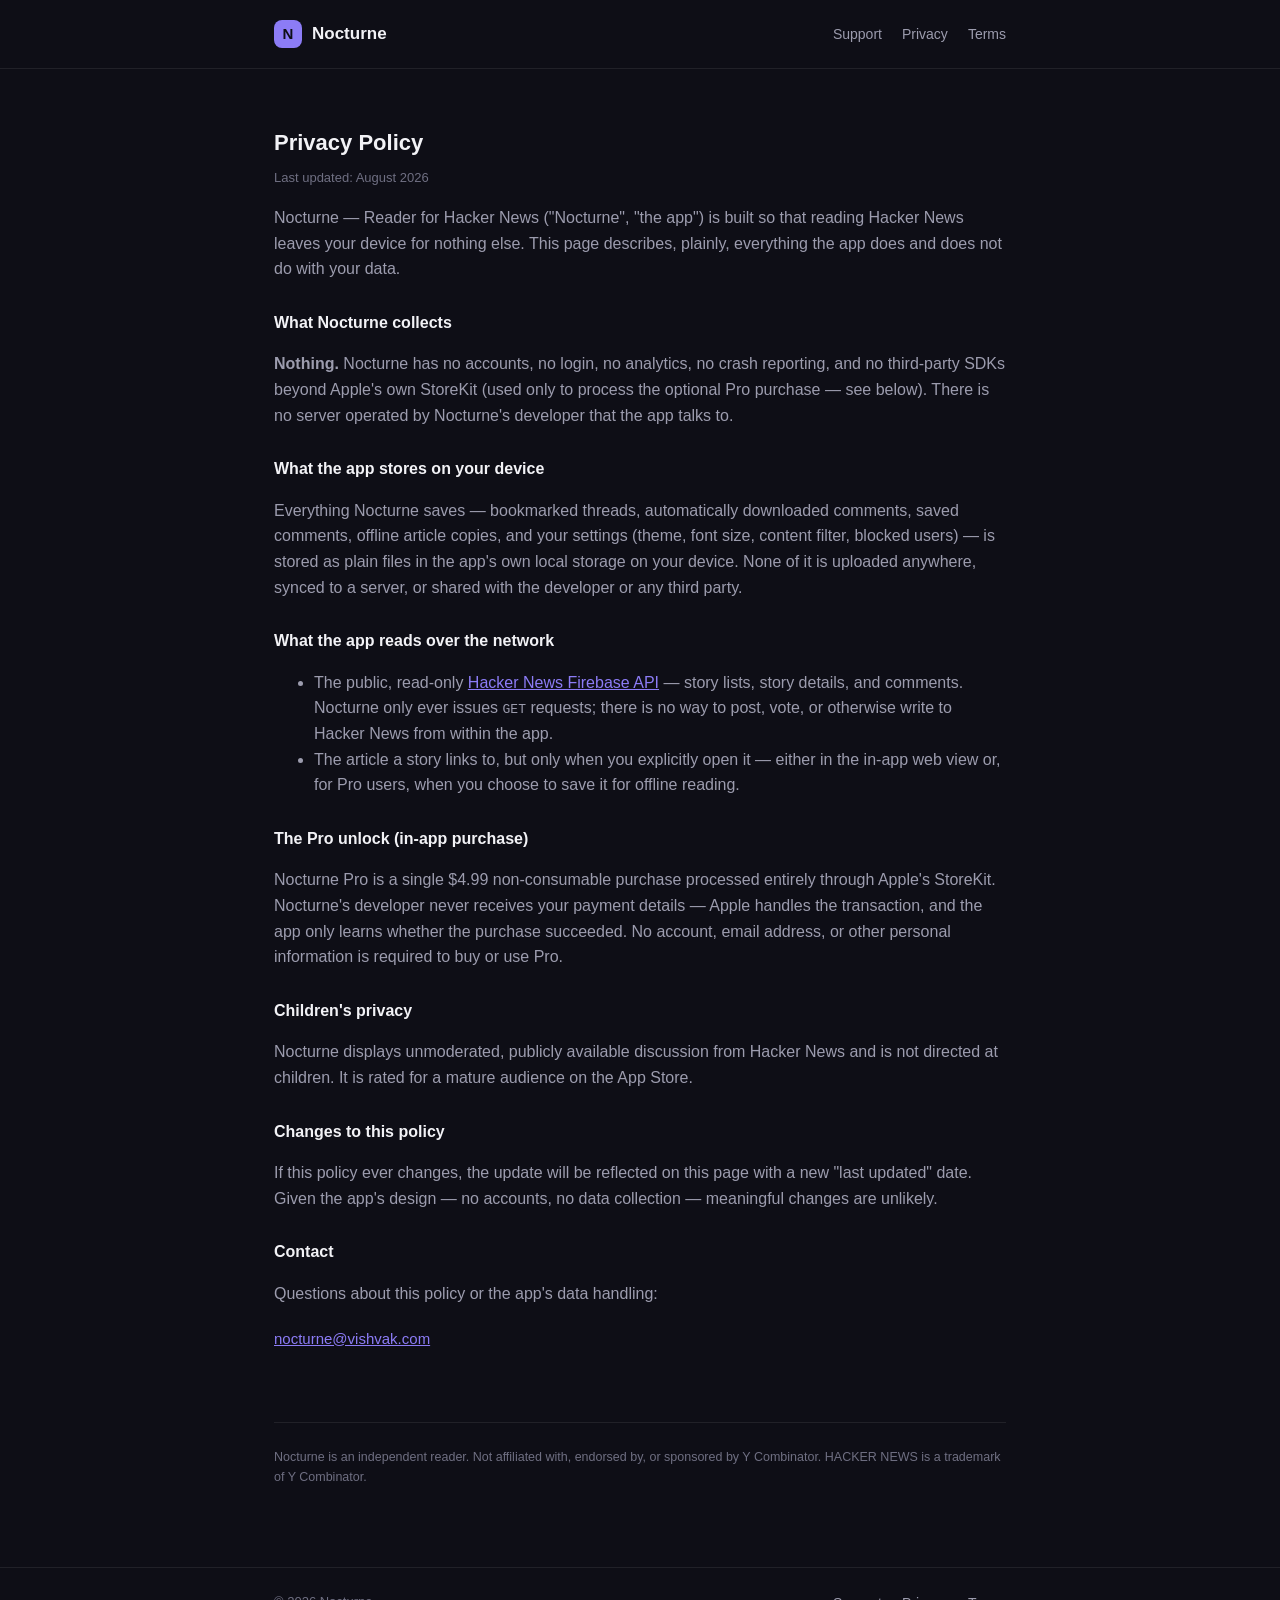
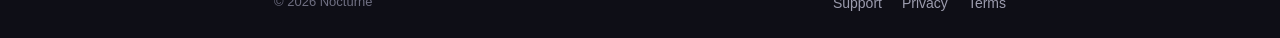
==== privacy.html @ e1e72a55 "Initial site: landing page, Privacy Policy, Support, Terms Static HTML/CSS for GitHub Pages, no buil" ====
<!doctype html>
<html lang="en">
<head>
  <meta charset="utf-8" />
  <meta name="viewport" content="width=device-width, initial-scale=1" />
  <title>Privacy Policy — Nocturne</title>
  <link rel="stylesheet" href="styles.css" />
</head>
<body>
  <header class="site">
    <div class="wrap">
      <a class="brand" href="/">
        <span class="mark">N</span>
        Nocturne
      </a>
      <nav class="site-links">
        <a href="support.html">Support</a>
        <a href="privacy.html">Privacy</a>
        <a href="terms.html">Terms</a>
      </nav>
    </div>
  </header>

  <main>
    <div class="wrap legal">
      <h2>Privacy Policy</h2>
      <p class="updated">Last updated: August 2026</p>

      <p>
        Nocturne — Reader for Hacker News ("Nocturne", "the app") is built so
        that reading Hacker News leaves your device for nothing else. This
        page describes, plainly, everything the app does and does not do
        with your data.
      </p>

      <h3>What Nocturne collects</h3>
      <p><strong>Nothing.</strong> Nocturne has no accounts, no login, no
      analytics, no crash reporting, and no third-party SDKs beyond Apple's
      own StoreKit (used only to process the optional Pro purchase — see
      below). There is no server operated by Nocturne's developer that the
      app talks to.</p>

      <h3>What the app stores on your device</h3>
      <p>Everything Nocturne saves — bookmarked threads, automatically
      downloaded comments, saved comments, offline article copies, and your
      settings (theme, font size, content filter, blocked users) — is stored
      as plain files in the app's own local storage on your device. None of
      it is uploaded anywhere, synced to a server, or shared with the
      developer or any third party.</p>

      <h3>What the app reads over the network</h3>
      <ul>
        <li>The public, read-only
          <a href="https://github.com/HackerNews/API">Hacker News Firebase API</a>
          — story lists, story details, and comments. Nocturne only ever
          issues <code>GET</code> requests; there is no way to post, vote, or
          otherwise write to Hacker News from within the app.</li>
        <li>The article a story links to, but only when you explicitly open
          it — either in the in-app web view or, for Pro users, when you
          choose to save it for offline reading.</li>
      </ul>

      <h3>The Pro unlock (in-app purchase)</h3>
      <p>Nocturne Pro is a single $4.99 non-consumable purchase processed
      entirely through Apple's StoreKit. Nocturne's developer never receives
      your payment details — Apple handles the transaction, and the app only
      learns whether the purchase succeeded. No account, email address, or
      other personal information is required to buy or use Pro.</p>

      <h3>Children's privacy</h3>
      <p>Nocturne displays unmoderated, publicly available discussion from
      Hacker News and is not directed at children. It is rated for a mature
      audience on the App Store.</p>

      <h3>Changes to this policy</h3>
      <p>If this policy ever changes, the update will be reflected on this
      page with a new "last updated" date. Given the app's design — no
      accounts, no data collection — meaningful changes are unlikely.</p>

      <h3>Contact</h3>
      <p>Questions about this policy or the app's data handling:</p>
      <p class="contact-email">
        <a href="mailto:nocturne@vishvak.com">nocturne@vishvak.com</a>
      </p>

      <div class="disclaimer">
        Nocturne is an independent reader. Not affiliated with, endorsed by,
        or sponsored by Y Combinator. HACKER NEWS is a trademark of Y
        Combinator.
      </div>
    </div>
  </main>

  <footer class="site">
    <div class="wrap">
      <span>&copy; 2026 Nocturne</span>
      <nav class="site-links">
        <a href="support.html">Support</a>
        <a href="privacy.html">Privacy</a>
        <a href="terms.html">Terms</a>
      </nav>
    </div>
  </footer>
</body>
</html>
---- styles.css ----
:root {
  --bg: #0e0e16;
  --surface: #17171f;
  --surface-2: #1e1e29;
  --text: #f2f2f6;
  --muted: #9c9cae;
  --muted-2: #6f6f82;
  --accent: #8c7cf6;
  --accent-soft: rgba(140, 124, 246, 0.12);
  --divider: rgba(255, 255, 255, 0.08);
  --radius: 14px;
  --max-width: 780px;
}

* {
  box-sizing: border-box;
}

html {
  color-scheme: dark;
}

body {
  margin: 0;
  background: var(--bg);
  color: var(--text);
  font-family: -apple-system, BlinkMacSystemFont, "Segoe UI", Inter, Roboto, sans-serif;
  line-height: 1.6;
  -webkit-font-smoothing: antialiased;
}

.wrap {
  max-width: var(--max-width);
  margin: 0 auto;
  padding: 0 24px;
}

header.site {
  border-bottom: 1px solid var(--divider);
  padding: 20px 0;
}

header.site .wrap {
  display: flex;
  align-items: center;
  justify-content: space-between;
}

.brand {
  display: flex;
  align-items: center;
  gap: 10px;
  text-decoration: none;
  color: var(--text);
  font-weight: 600;
  font-size: 17px;
}

.brand .mark {
  width: 28px;
  height: 28px;
  border-radius: 8px;
  background: var(--accent);
  color: #0e0e16;
  display: flex;
  align-items: center;
  justify-content: center;
  font-weight: 700;
  font-size: 15px;
}

nav.site-links {
  display: flex;
  gap: 20px;
}

nav.site-links a {
  color: var(--muted);
  text-decoration: none;
  font-size: 14px;
}

nav.site-links a:hover {
  color: var(--text);
}

main {
  padding: 56px 0 80px;
}

.hero {
  text-align: center;
  padding-bottom: 40px;
}

.hero h1 {
  font-size: 40px;
  font-weight: 600;
  letter-spacing: -0.02em;
  margin: 0 0 12px;
}

.hero p.tagline {
  color: var(--muted);
  font-size: 18px;
  max-width: 520px;
  margin: 0 auto 28px;
}

.pill {
  display: inline-block;
  border: 1px solid var(--divider);
  background: var(--surface);
  color: var(--muted);
  border-radius: 999px;
  padding: 6px 14px;
  font-size: 13px;
  margin-bottom: 20px;
}

.screens {
  display: flex;
  justify-content: center;
  gap: 20px;
  flex-wrap: wrap;
  margin: 32px 0 8px;
}

.screens img {
  width: 240px;
  max-width: 42vw;
  border-radius: 20px;
  border: 1px solid var(--divider);
  box-shadow: 0 20px 60px rgba(0, 0, 0, 0.45);
}

h2 {
  font-size: 22px;
  font-weight: 600;
  margin: 48px 0 16px;
}

h3 {
  font-size: 16px;
  font-weight: 600;
  margin: 28px 0 8px;
  color: var(--text);
}

p {
  color: var(--muted);
}

.card {
  background: var(--surface);
  border: 1px solid var(--divider);
  border-radius: var(--radius);
  padding: 20px 24px;
}

table.features {
  width: 100%;
  border-collapse: collapse;
  margin: 8px 0 8px;
  font-size: 14px;
}

table.features th,
table.features td {
  text-align: left;
  padding: 10px 12px;
  border-bottom: 1px solid var(--divider);
}

table.features th {
  color: var(--muted-2);
  font-weight: 600;
  font-size: 12px;
  text-transform: uppercase;
  letter-spacing: 0.04em;
}

table.features td:first-child {
  color: var(--text);
}

.pro-tag {
  display: inline-block;
  font-size: 11px;
  font-weight: 600;
  letter-spacing: 0.04em;
  color: var(--accent);
  border: 1px solid var(--accent);
  border-radius: 6px;
  padding: 1px 6px;
}

.cta-row {
  display: flex;
  justify-content: center;
  gap: 12px;
  margin-top: 28px;
  flex-wrap: wrap;
}

.btn {
  display: inline-block;
  padding: 12px 22px;
  border-radius: 10px;
  text-decoration: none;
  font-size: 14px;
  font-weight: 600;
}

.btn.primary {
  background: var(--accent);
  color: #0e0e16;
}

.btn.ghost {
  background: transparent;
  border: 1px solid var(--divider);
  color: var(--text);
}

a {
  color: var(--accent);
}

.contact-email {
  display: inline-block;
  margin-top: 4px;
  font-size: 15px;
  color: var(--text);
}

.disclaimer {
  margin-top: 56px;
  padding-top: 24px;
  border-top: 1px solid var(--divider);
  font-size: 12.5px;
  color: var(--muted-2);
  line-height: 1.6;
}

footer.site {
  border-top: 1px solid var(--divider);
  padding: 24px 0;
}

footer.site .wrap {
  display: flex;
  align-items: center;
  justify-content: space-between;
  color: var(--muted-2);
  font-size: 13px;
}

footer.site a {
  color: var(--muted);
  text-decoration: none;
}

footer.site a:hover {
  color: var(--text);
}

.legal h2:first-child {
  margin-top: 0;
}

.legal ul {
  color: var(--muted);
}

.updated {
  color: var(--muted-2);
  font-size: 13px;
  margin-top: -8px;
}

@media (max-width: 560px) {
  .hero h1 {
    font-size: 30px;
  }
  nav.site-links {
    gap: 14px;
  }
}
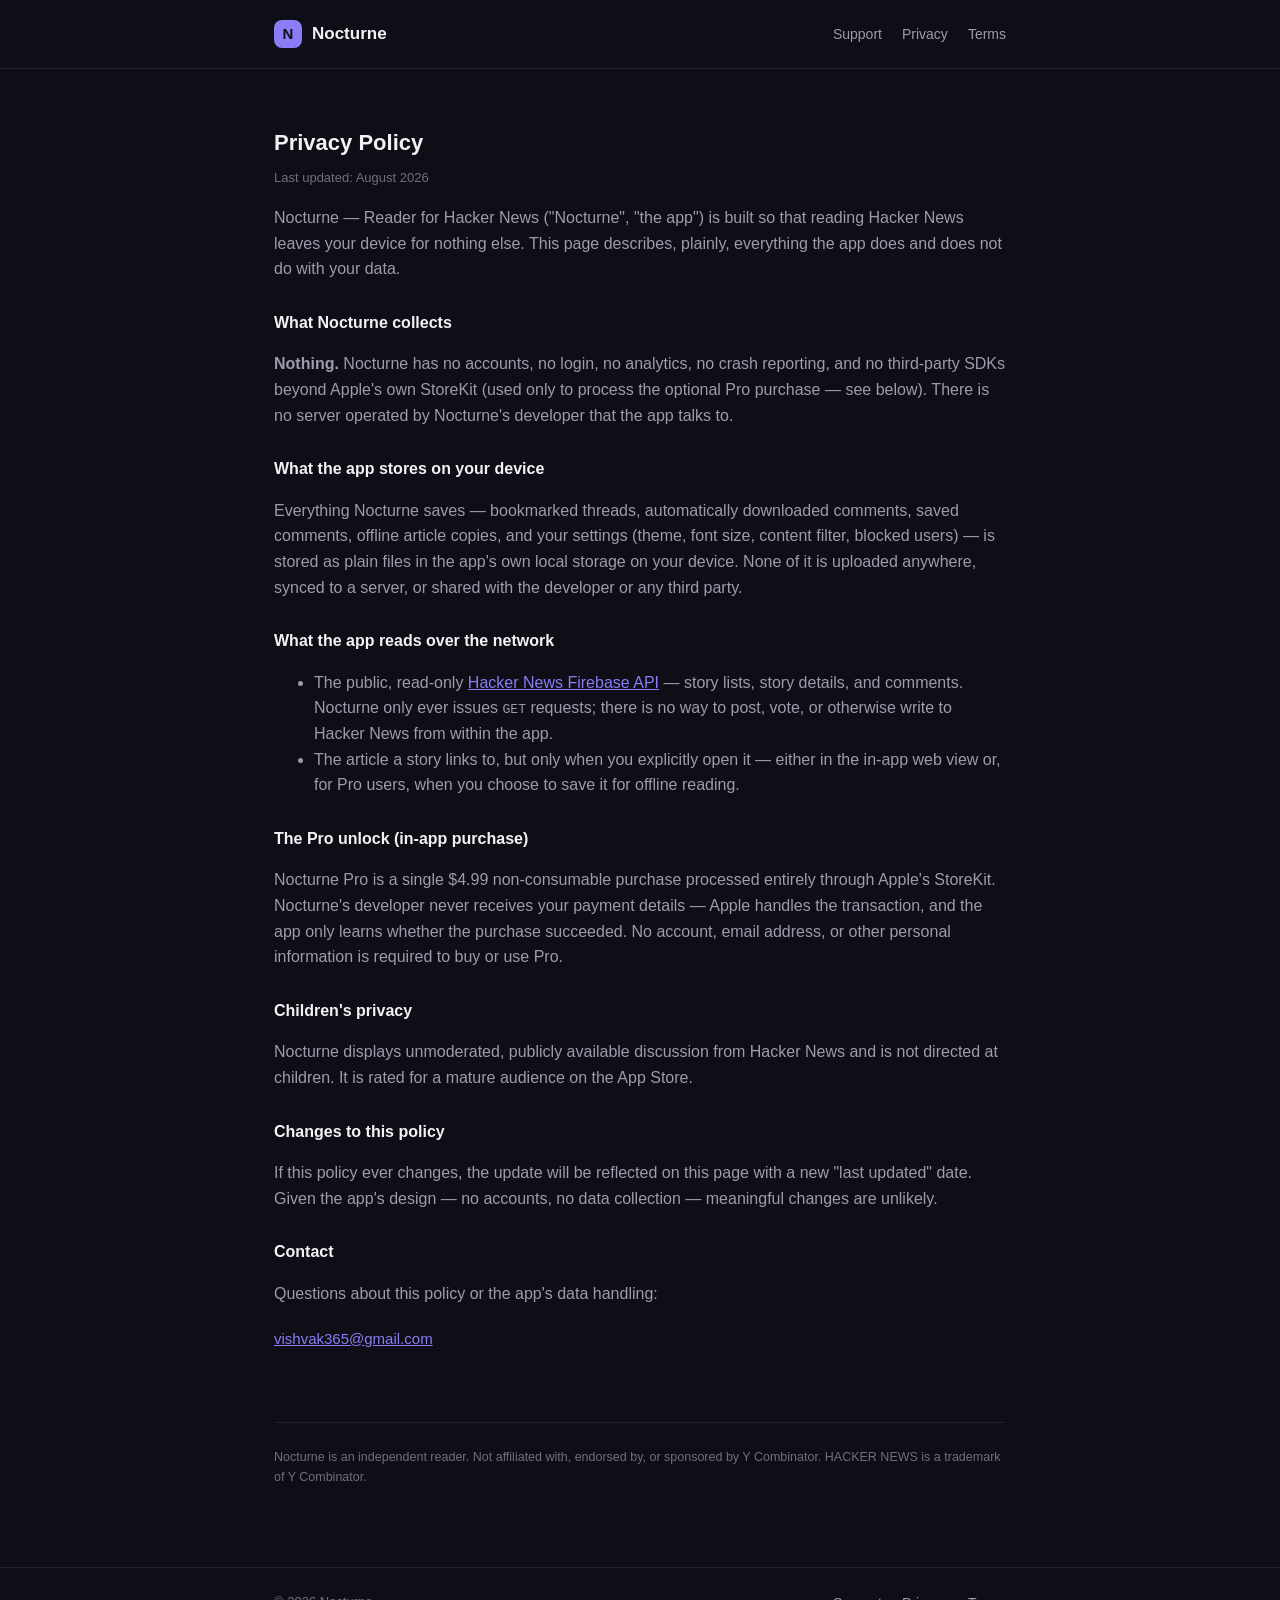
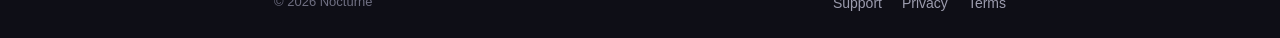
==== commit 75fdf288: "Initial site: landing page, Privacy Policy, Support, Terms Static HTML/CSS for GitHub Pages, no buil" ====
--- a/privacy.html
+++ b/privacy.html
@@ -80,7 +80,7 @@
       <h3>Contact</h3>
       <p>Questions about this policy or the app's data handling:</p>
       <p class="contact-email">
-        <a href="mailto:nocturne@vishvak.com">nocturne@vishvak.com</a>
+        <a href="mailto:vishvak365@gmail.com">vishvak365@gmail.com</a>
       </p>
 
       <div class="disclaimer">
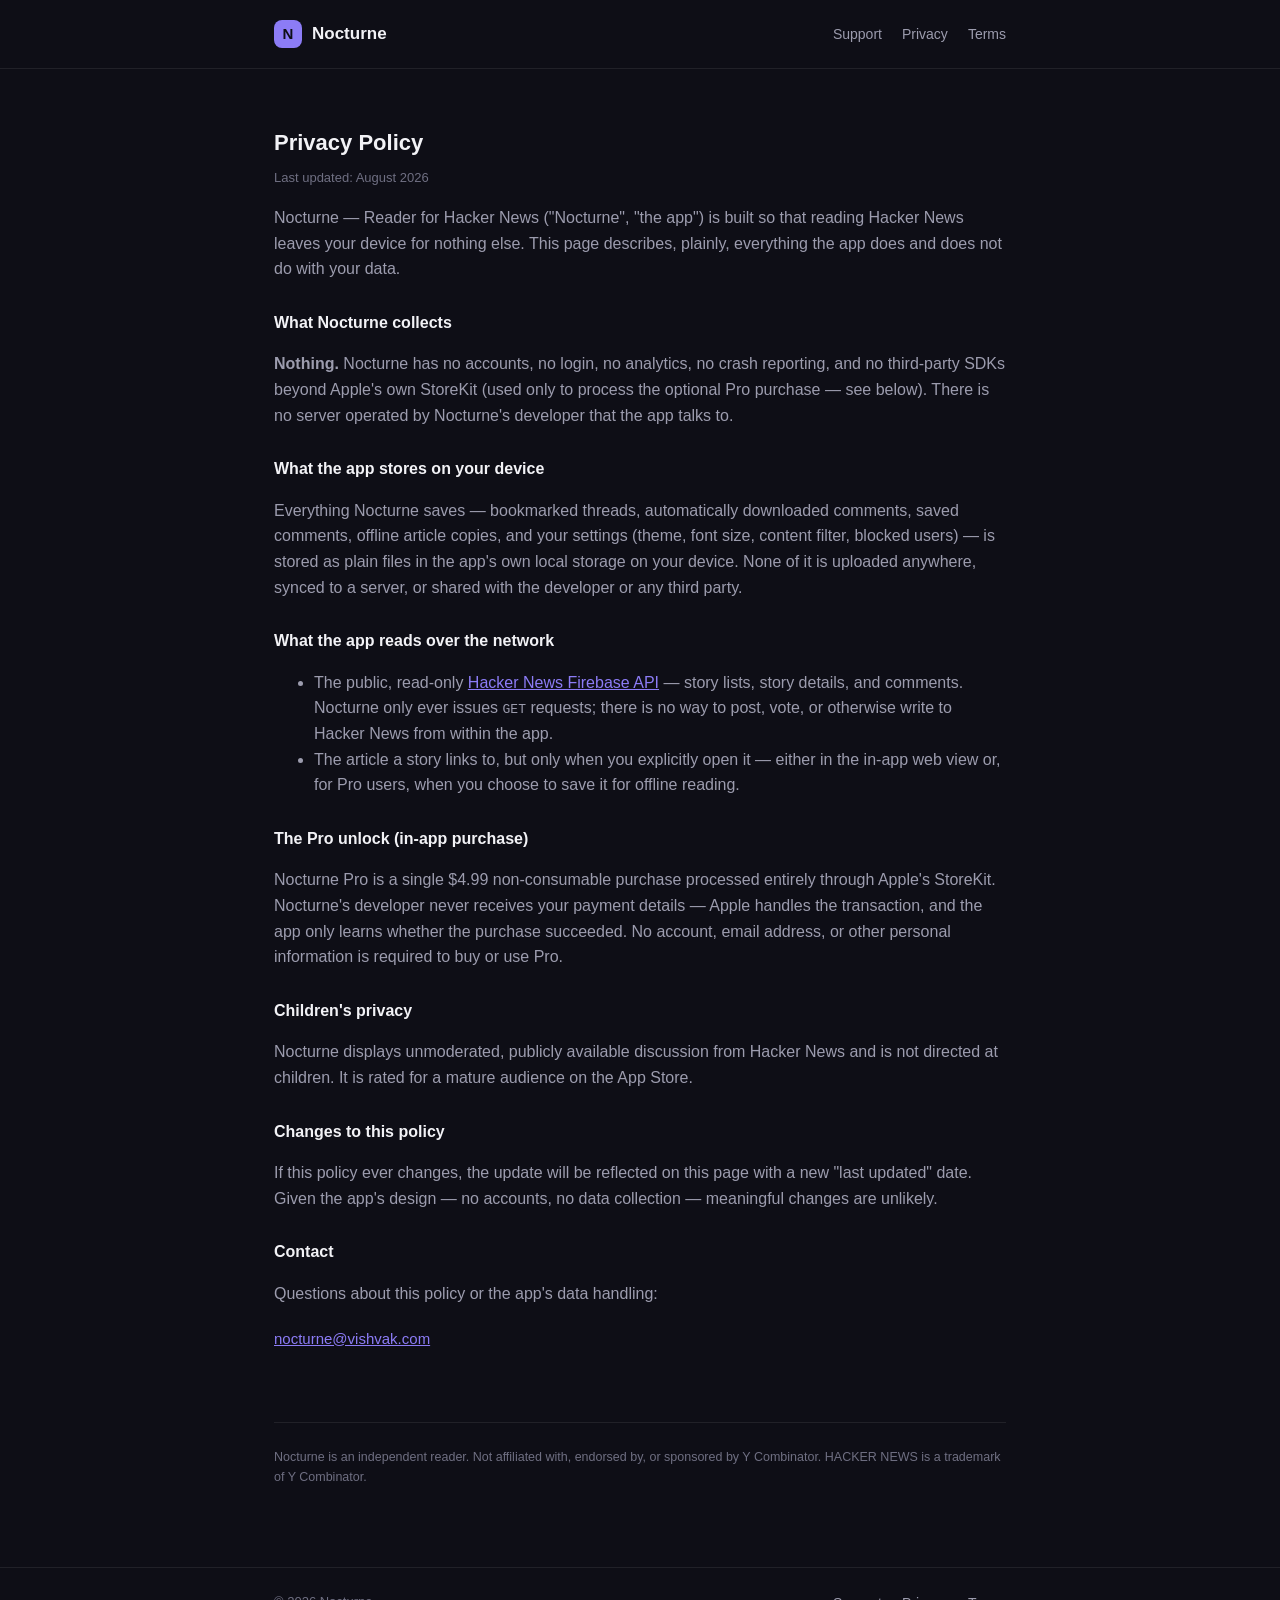
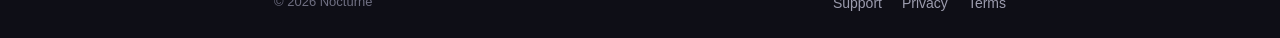
==== commit 0570bce1: "Fix nav links, remove source-code references, price to $1.99, tidy README - Brand logo/title in the " ====
--- a/privacy.html
+++ b/privacy.html
@@ -9,7 +9,7 @@
 <body>
   <header class="site">
     <div class="wrap">
-      <a class="brand" href="/">
+      <a class="brand" href="index.html">
         <span class="mark">N</span>
         Nocturne
       </a>
@@ -80,7 +80,7 @@
       <h3>Contact</h3>
       <p>Questions about this policy or the app's data handling:</p>
       <p class="contact-email">
-        <a href="mailto:vishvak365@gmail.com">vishvak365@gmail.com</a>
+        <a href="mailto:nocturne@vishvak.com">nocturne@vishvak.com</a>
       </p>
 
       <div class="disclaimer">
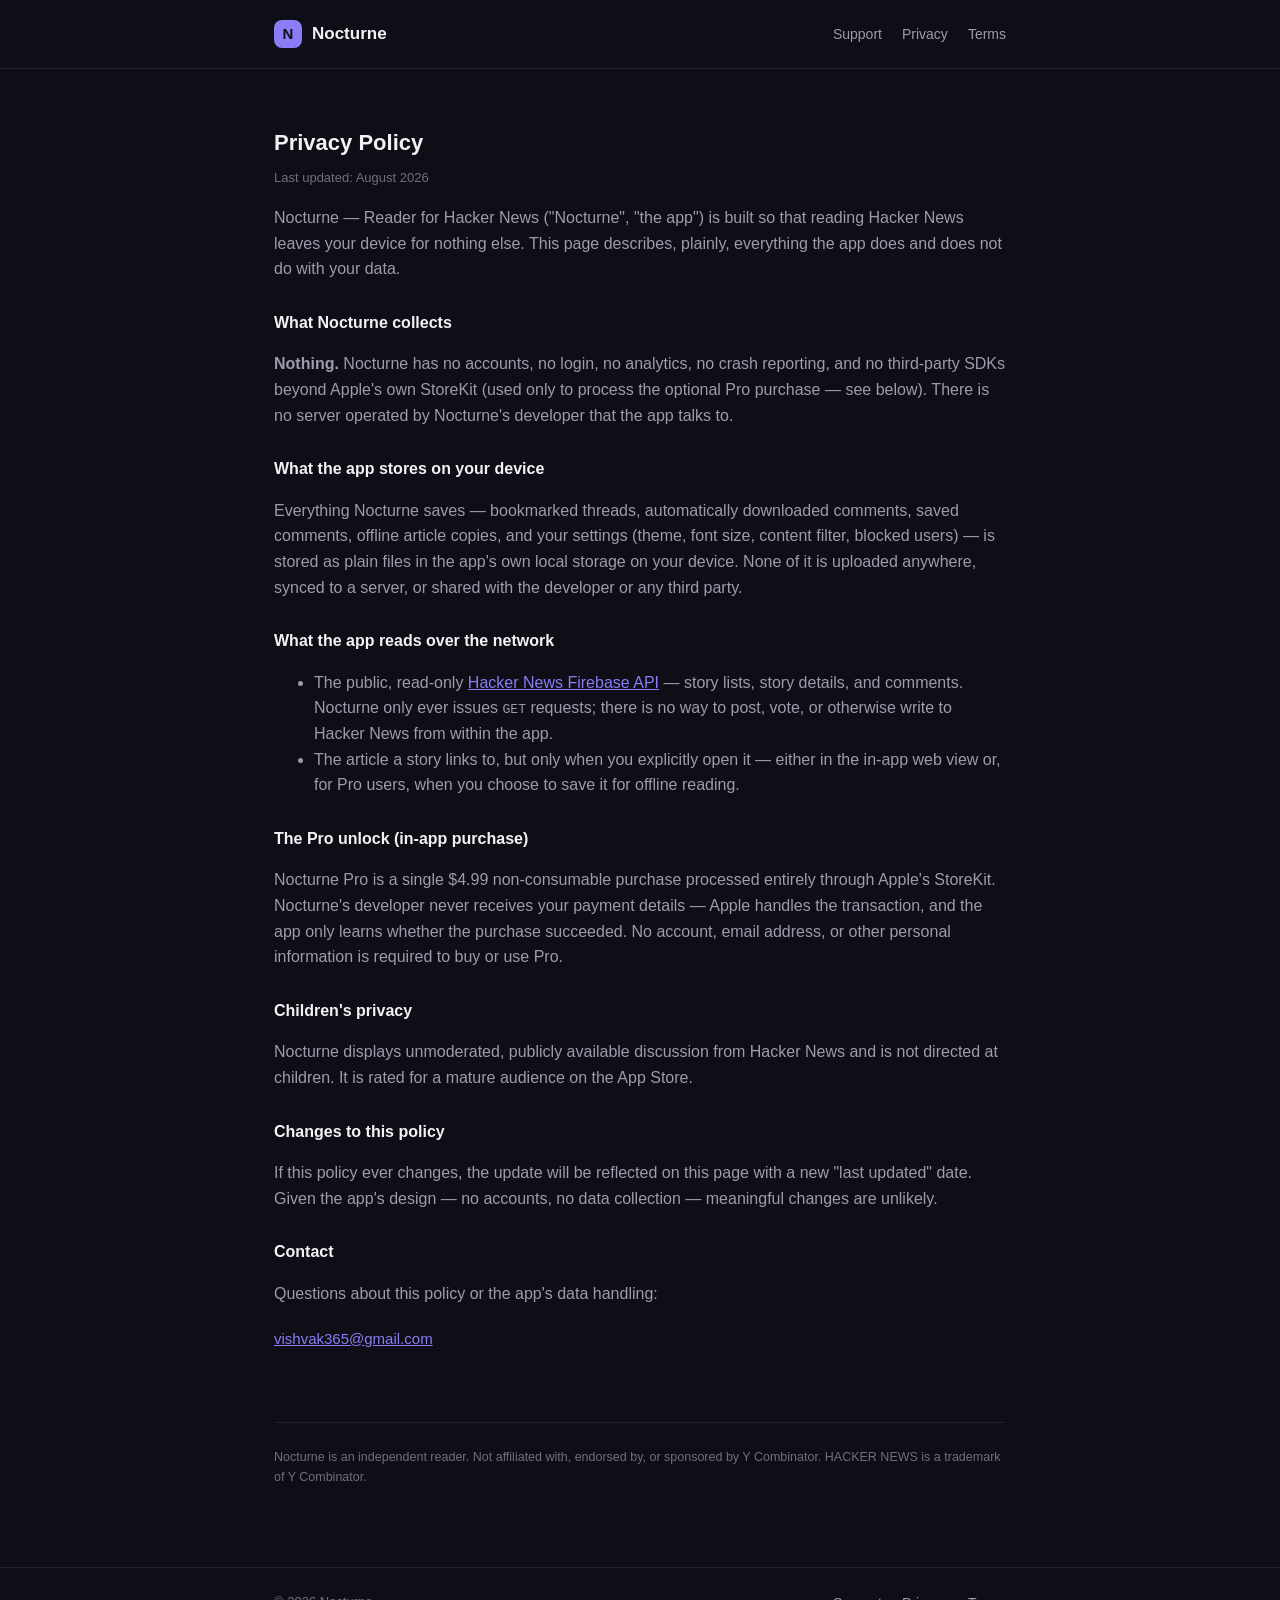
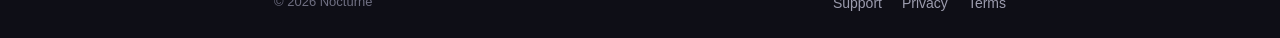
==== commit 21a1a796: "Fix nav links, remove source-code references, price to $1.99, tidy README - Brand logo/title in the " ====
--- a/privacy.html
+++ b/privacy.html
@@ -80,7 +80,7 @@
       <h3>Contact</h3>
       <p>Questions about this policy or the app's data handling:</p>
       <p class="contact-email">
-        <a href="mailto:nocturne@vishvak.com">nocturne@vishvak.com</a>
+        <a href="mailto:vishvak365@gmail.com">vishvak365@gmail.com</a>
       </p>
 
       <div class="disclaimer">
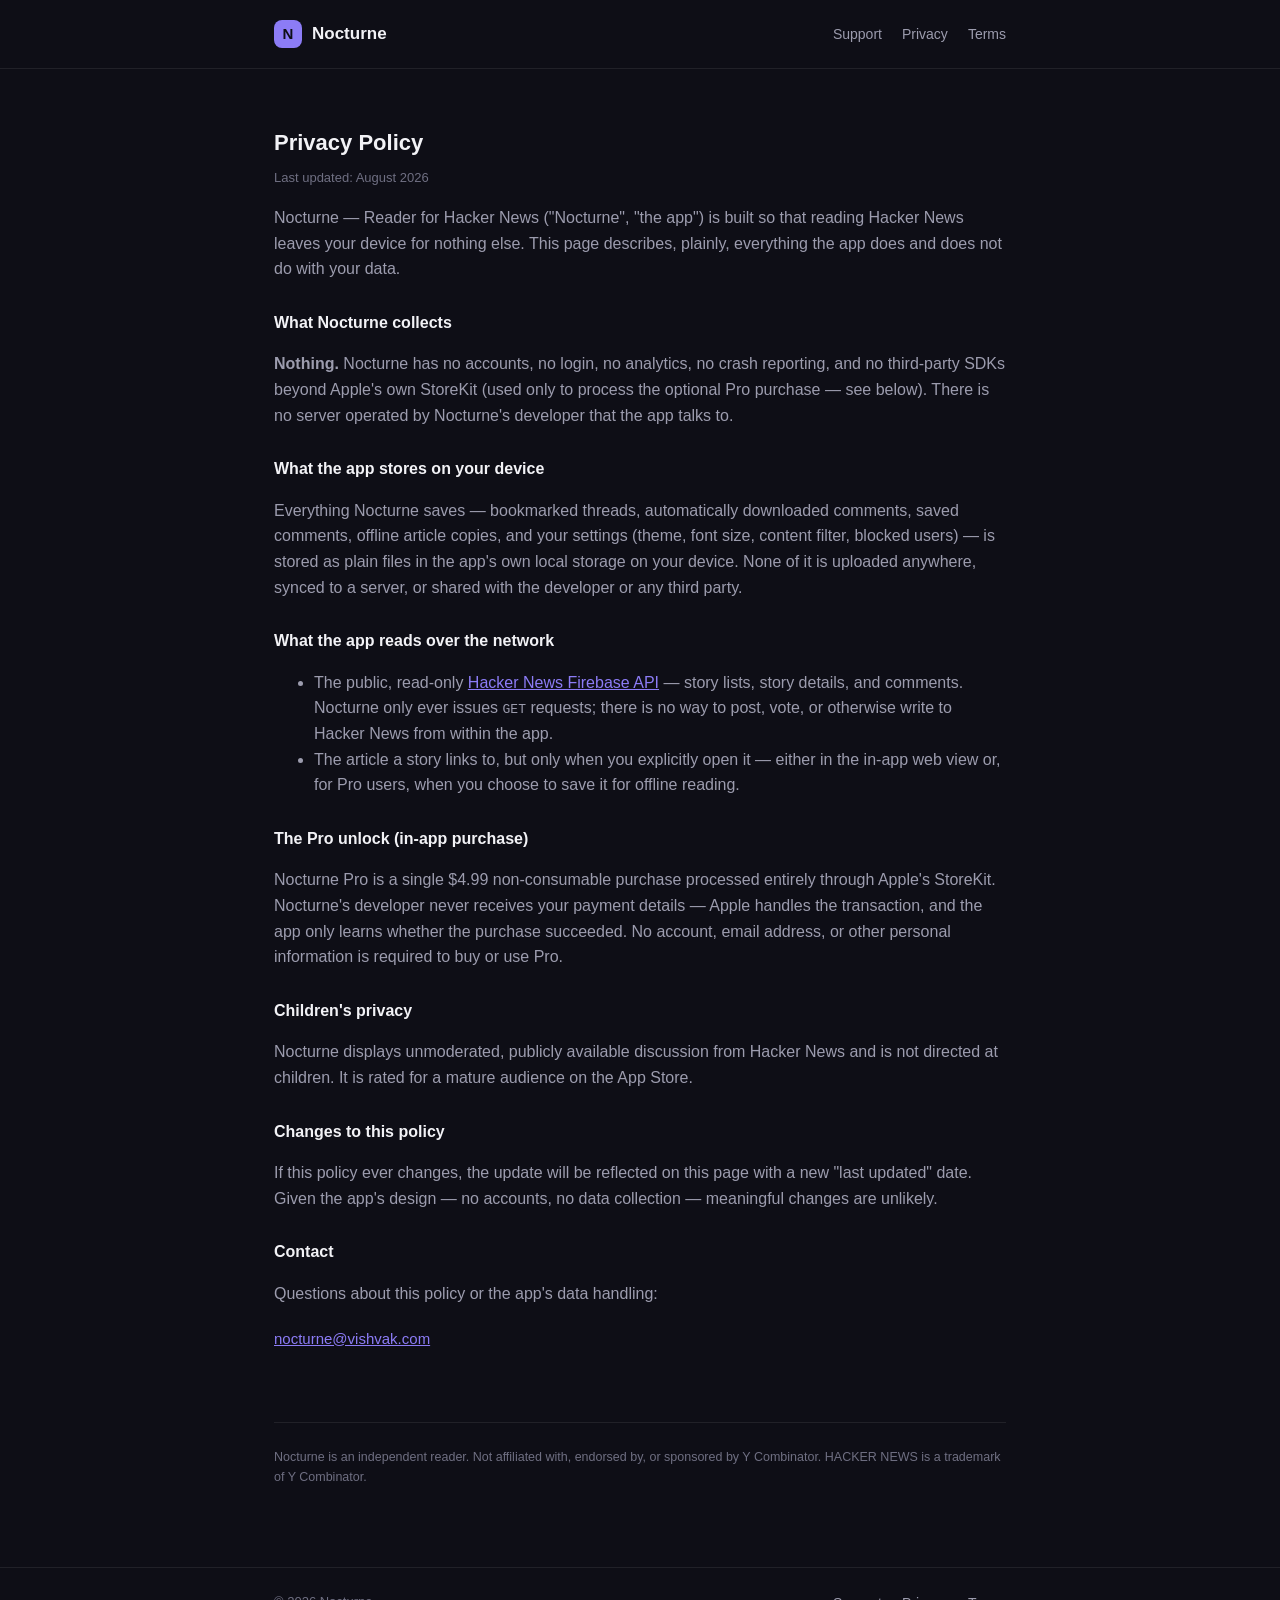
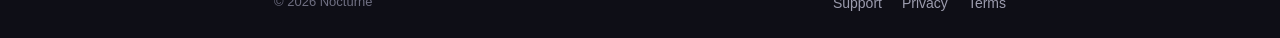
==== commit 4cf5a937: "Switch support/privacy contact email to nocturne@vishvak.com Replaces the personal Gmail address wit" ====
--- a/privacy.html
+++ b/privacy.html
@@ -80,7 +80,7 @@
       <h3>Contact</h3>
       <p>Questions about this policy or the app's data handling:</p>
       <p class="contact-email">
-        <a href="mailto:vishvak365@gmail.com">vishvak365@gmail.com</a>
+        <a href="mailto:nocturne@vishvak.com">nocturne@vishvak.com</a>
       </p>
 
       <div class="disclaimer">
--- a/styles.css
+++ b/styles.css
@@ -134,6 +134,31 @@
   box-shadow: 0 20px 60px rgba(0, 0, 0, 0.45);
 }
 
+.pro-gallery {
+  display: grid;
+  grid-template-columns: repeat(auto-fit, minmax(220px, 1fr));
+  gap: 28px;
+  margin: 24px 0 8px;
+}
+
+.pro-item {
+  text-align: center;
+}
+
+.pro-item img {
+  width: 100%;
+  max-width: 260px;
+  border-radius: 20px;
+  border: 1px solid var(--divider);
+  box-shadow: 0 20px 60px rgba(0, 0, 0, 0.45);
+}
+
+.pro-item p {
+  margin: 12px 0 0;
+  font-size: 13.5px;
+  color: var(--muted);
+}
+
 h2 {
   font-size: 22px;
   font-weight: 600;
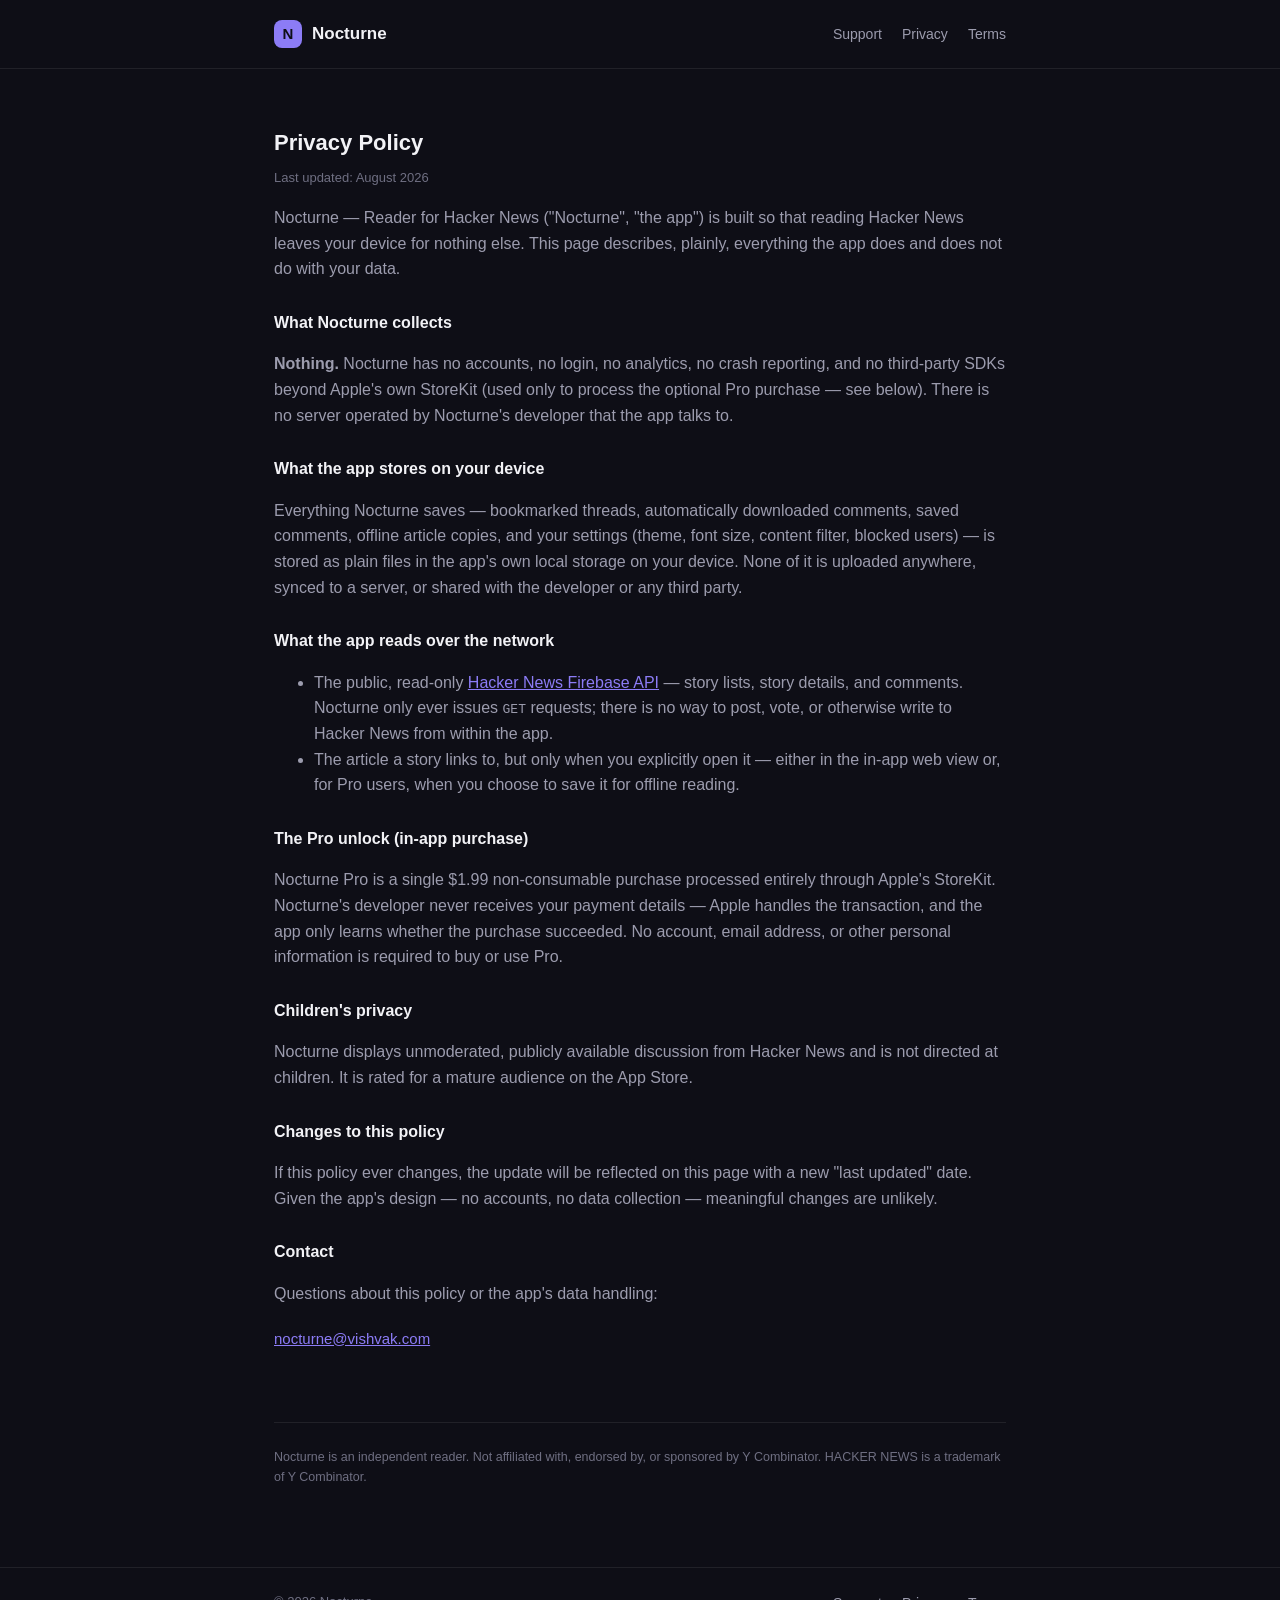
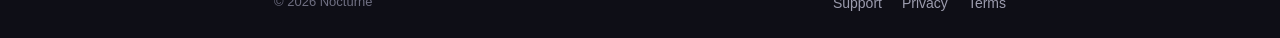
==== commit 238a233e: "Fix public Pro price disclosures" ====
--- a/privacy.html
+++ b/privacy.html
@@ -61,7 +61,7 @@
       </ul>
 
       <h3>The Pro unlock (in-app purchase)</h3>
-      <p>Nocturne Pro is a single $4.99 non-consumable purchase processed
+      <p>Nocturne Pro is a single $1.99 non-consumable purchase processed
       entirely through Apple's StoreKit. Nocturne's developer never receives
       your payment details — Apple handles the transaction, and the app only
       learns whether the purchase succeeded. No account, email address, or
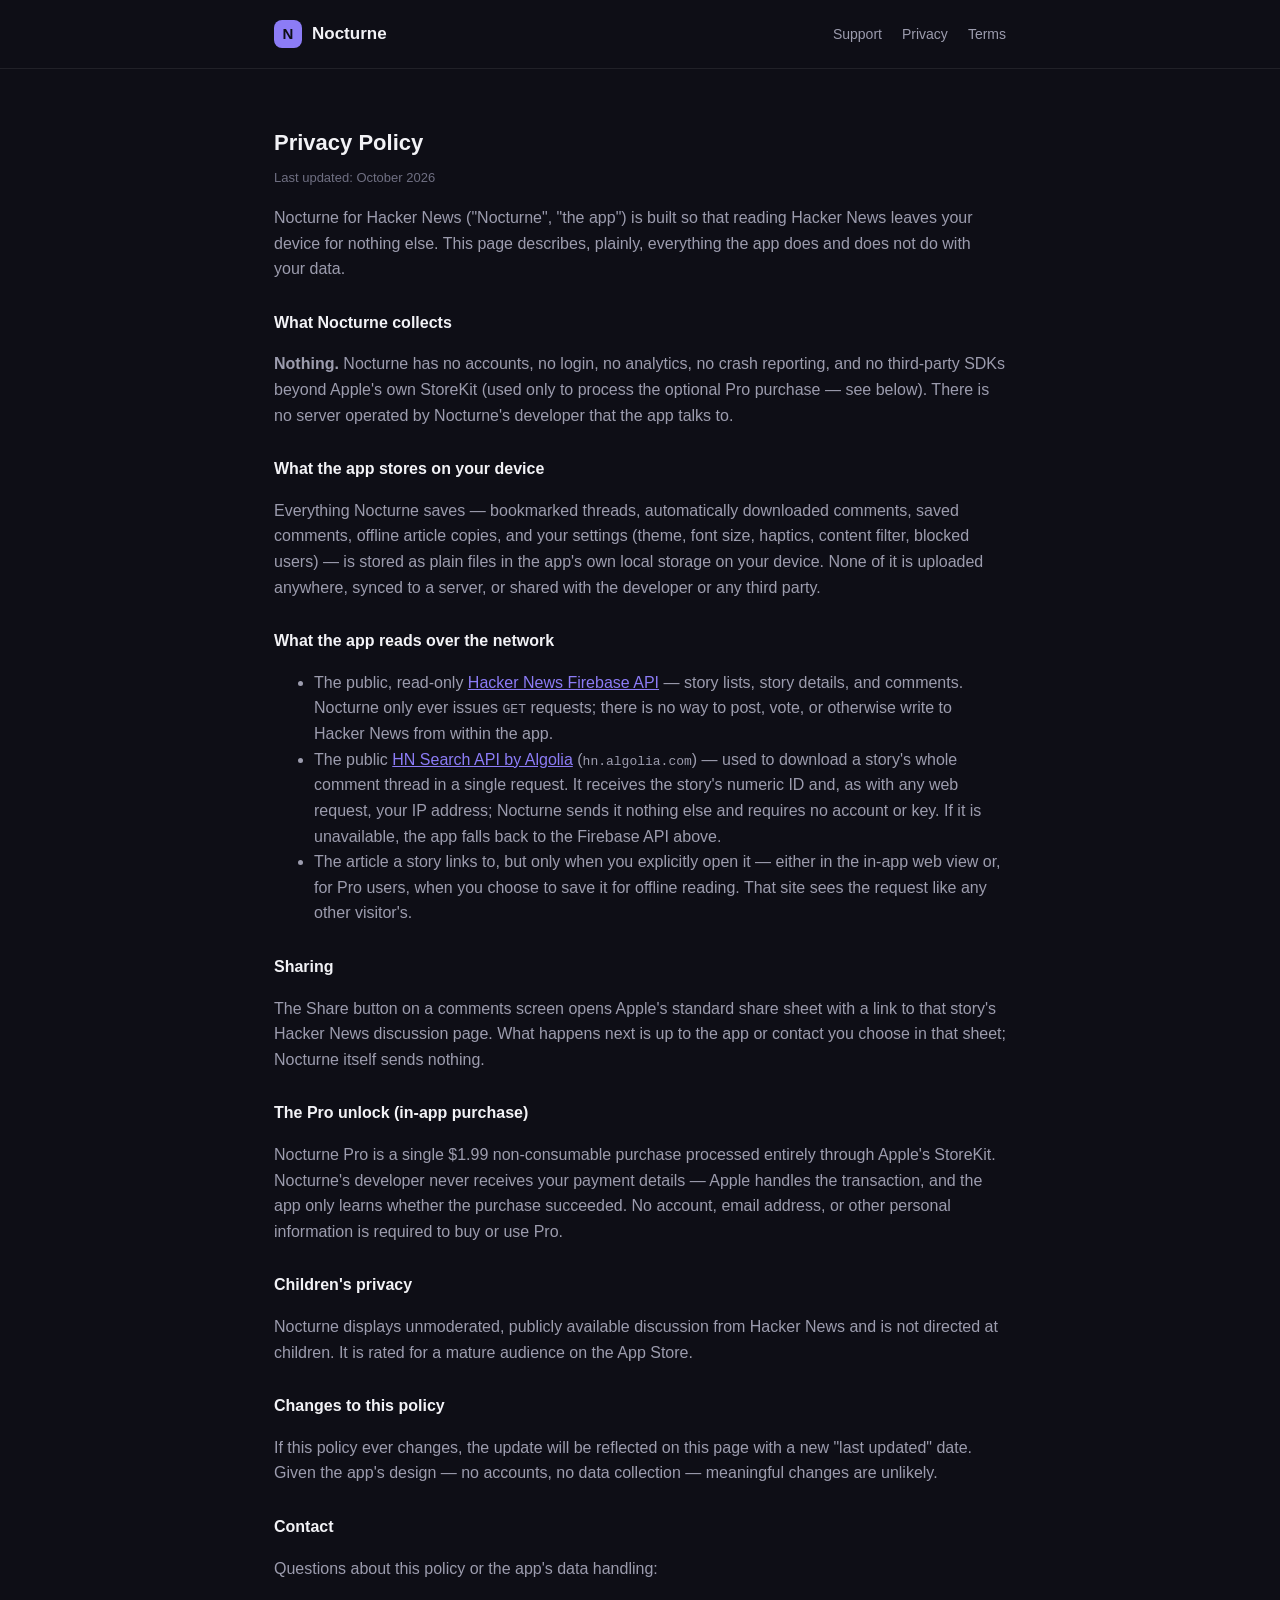
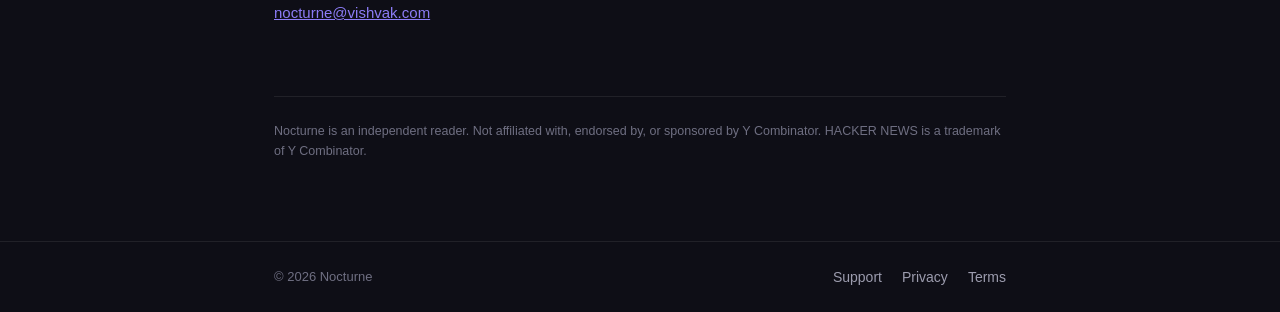
==== commit 5320a408: "Refresh the site for 1.1.0: App Store link, new screenshots, accurate privacy page - Hero and galler" ====
--- a/privacy.html
+++ b/privacy.html
@@ -24,10 +24,10 @@
   <main>
     <div class="wrap legal">
       <h2>Privacy Policy</h2>
-      <p class="updated">Last updated: August 2026</p>
+      <p class="updated">Last updated: October 2026</p>
 
       <p>
-        Nocturne — Reader for Hacker News ("Nocturne", "the app") is built so
+        Nocturne for Hacker News ("Nocturne", "the app") is built so
         that reading Hacker News leaves your device for nothing else. This
         page describes, plainly, everything the app does and does not do
         with your data.
@@ -43,7 +43,7 @@
       <h3>What the app stores on your device</h3>
       <p>Everything Nocturne saves — bookmarked threads, automatically
       downloaded comments, saved comments, offline article copies, and your
-      settings (theme, font size, content filter, blocked users) — is stored
+      settings (theme, font size, haptics, content filter, blocked users) — is stored
       as plain files in the app's own local storage on your device. None of
       it is uploaded anywhere, synced to a server, or shared with the
       developer or any third party.</p>
@@ -55,10 +55,24 @@
           — story lists, story details, and comments. Nocturne only ever
           issues <code>GET</code> requests; there is no way to post, vote, or
           otherwise write to Hacker News from within the app.</li>
+        <li>The public
+          <a href="https://hn.algolia.com/api">HN Search API by Algolia</a>
+          (<code>hn.algolia.com</code>) — used to download a story's whole
+          comment thread in a single request. It receives the story's
+          numeric ID and, as with any web request, your IP address; Nocturne
+          sends it nothing else and requires no account or key. If it is
+          unavailable, the app falls back to the Firebase API above.</li>
         <li>The article a story links to, but only when you explicitly open
           it — either in the in-app web view or, for Pro users, when you
-          choose to save it for offline reading.</li>
+          choose to save it for offline reading. That site sees the request
+          like any other visitor's.</li>
       </ul>
+
+      <h3>Sharing</h3>
+      <p>The Share button on a comments screen opens Apple's standard share
+      sheet with a link to that story's Hacker News discussion page. What
+      happens next is up to the app or contact you choose in that sheet;
+      Nocturne itself sends nothing.</p>
 
       <h3>The Pro unlock (in-app purchase)</h3>
       <p>Nocturne Pro is a single $1.99 non-consumable purchase processed
--- a/styles.css
+++ b/styles.css
@@ -134,6 +134,19 @@
   box-shadow: 0 20px 60px rgba(0, 0, 0, 0.45);
 }
 
+.strip {
+  margin: 40px -24px 0;
+  overflow-x: auto;
+}
+
+.strip img {
+  display: block;
+  width: 100%;
+  min-width: 640px;
+  border-radius: var(--radius);
+  border: 1px solid var(--divider);
+}
+
 .pro-gallery {
   display: grid;
   grid-template-columns: repeat(auto-fit, minmax(220px, 1fr));
@@ -147,7 +160,7 @@
 
 .pro-item img {
   width: 100%;
-  max-width: 260px;
+  max-width: 240px;
   border-radius: 20px;
   border: 1px solid var(--divider);
   box-shadow: 0 20px 60px rgba(0, 0, 0, 0.45);
